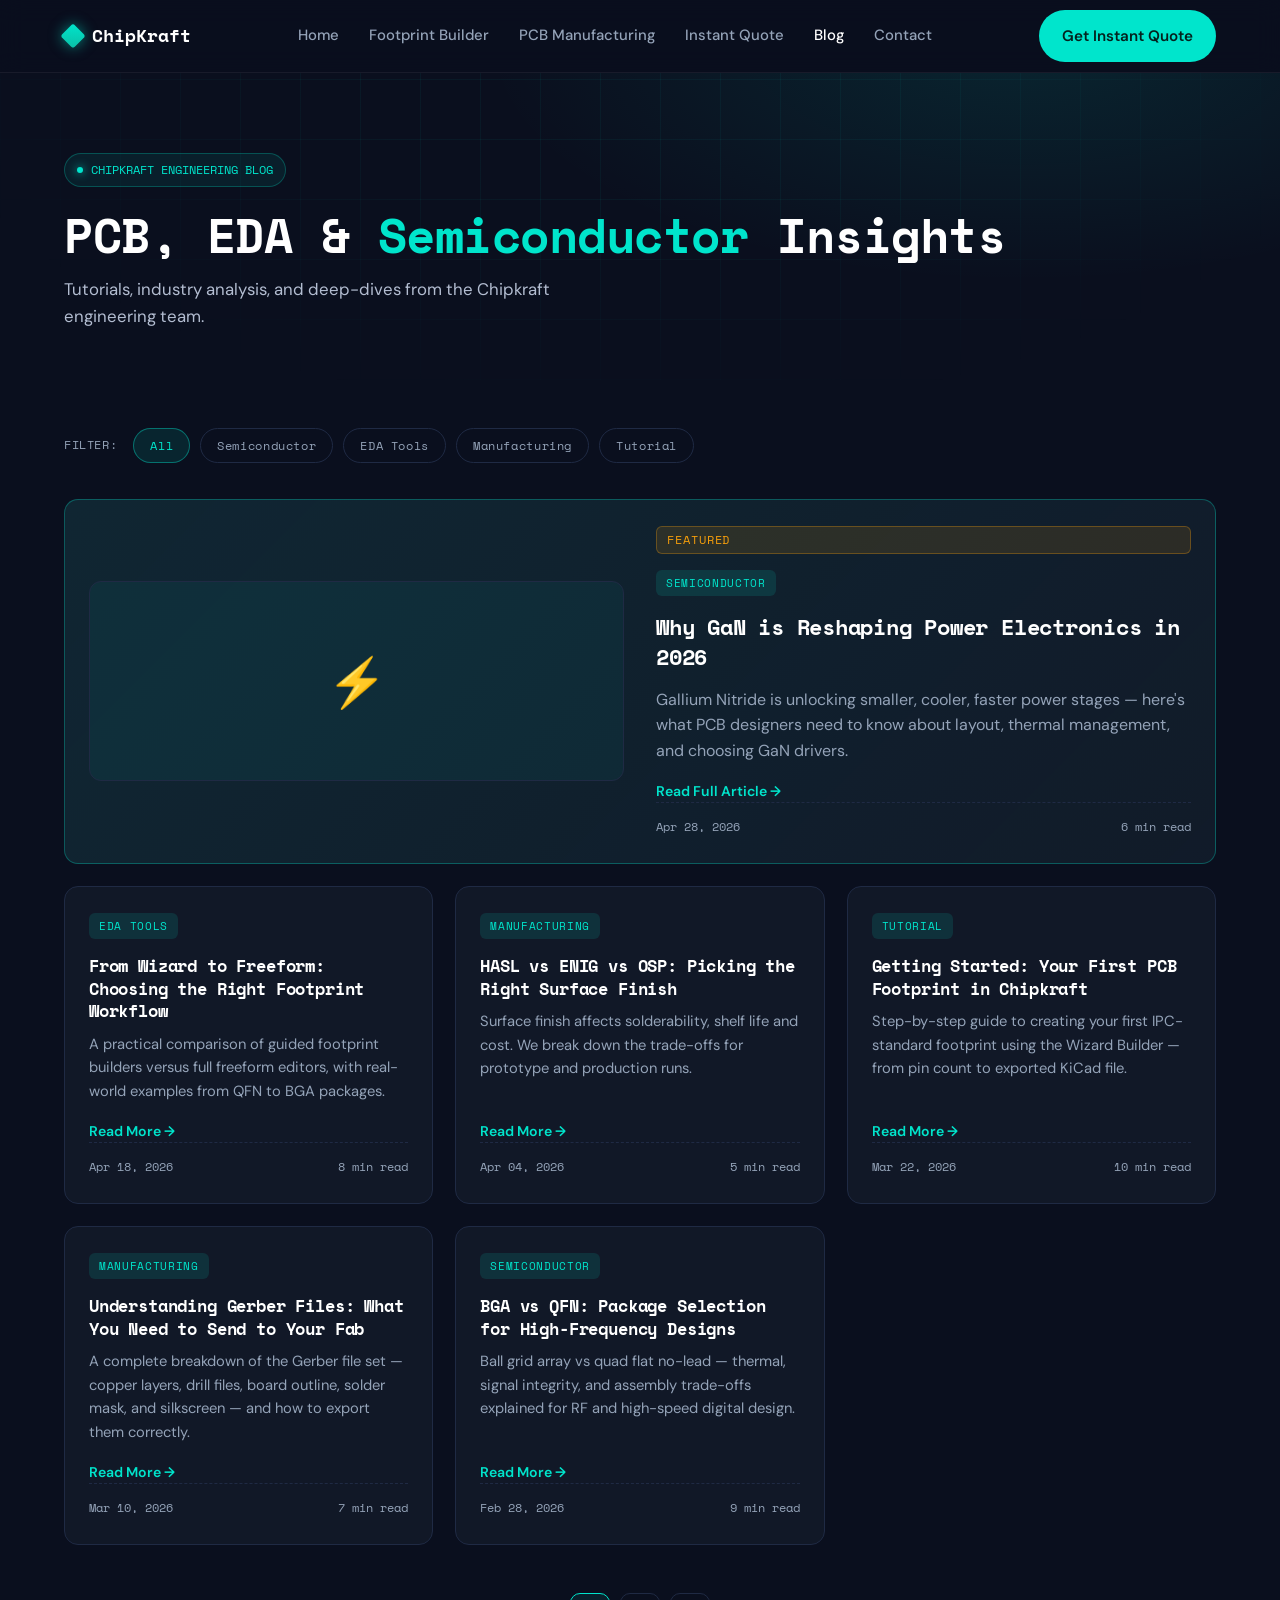
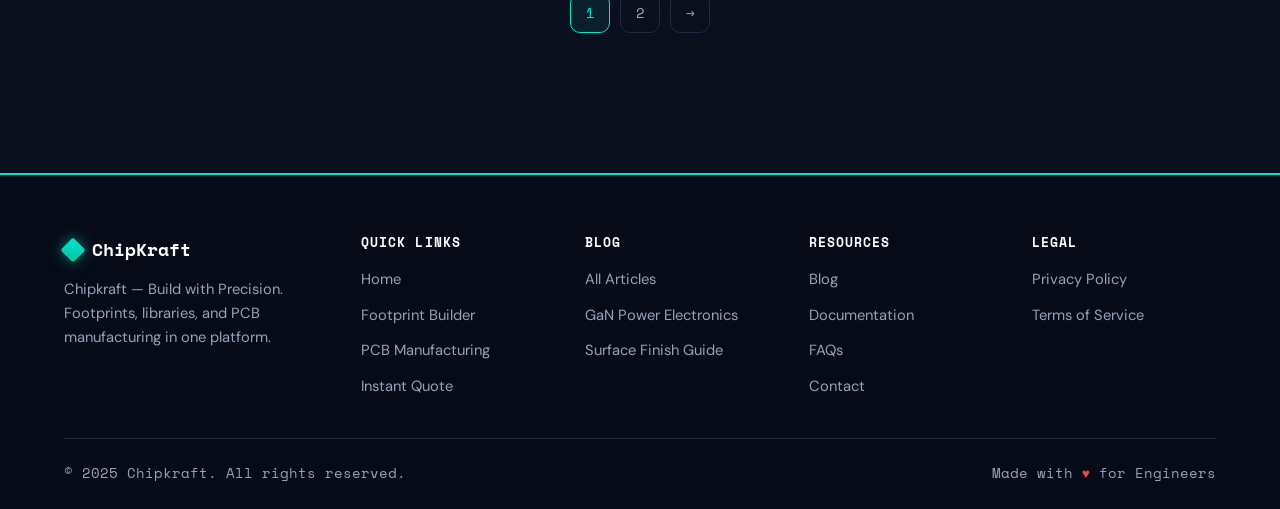
==== blog/index.html @ 32a07a82 "Add files via upload" ====
<!DOCTYPE html>
<html lang="en">
<head>
<meta charset="UTF-8"/>
<meta name="viewport" content="width=device-width,initial-scale=1"/>
<title>Blog — ChipKraft</title>
<meta name="description" content="Insights, tutorials and industry analysis from the Chipkraft engineering team."/>
<link rel="preconnect" href="https://fonts.googleapis.com"/>
<link rel="preconnect" href="https://fonts.gstatic.com" crossorigin/>
<link href="https://fonts.googleapis.com/css2?family=Space+Mono:wght@400;700&family=DM+Sans:wght@400;500;600;700&display=swap" rel="stylesheet"/>
<link rel="stylesheet" href="../assets/shared.css"/>
<style>
.blog-hero{
  padding:80px 0 50px;
  background:radial-gradient(900px 400px at 80% -10%,rgba(0,229,204,.10),transparent 60%),var(--bg);
  position:relative;overflow:hidden;
}
.blog-hero::before{
  content:"";position:absolute;inset:0;pointer-events:none;
  background-image:repeating-linear-gradient(0deg,rgba(0,229,204,.05) 0 1px,transparent 1px 60px),repeating-linear-gradient(90deg,rgba(0,229,204,.05) 0 1px,transparent 1px 60px);
  mask-image:radial-gradient(ellipse at 50% 0%,#000 30%,transparent 80%);
  -webkit-mask-image:radial-gradient(ellipse at 50% 0%,#000 30%,transparent 80%);
}
.blog-hero-inner{position:relative;z-index:1}
.eyebrow{display:inline-flex;align-items:center;gap:8px;font-family:var(--font-mono);font-size:.78rem;color:var(--accent);padding:6px 12px;border-radius:999px;background:rgba(0,229,204,.08);border:1px solid rgba(0,229,204,.25);margin-bottom:20px;}
.eyebrow .dot{width:6px;height:6px;border-radius:50%;background:var(--accent);box-shadow:0 0 10px var(--accent)}
.blog-hero h1 span{color:var(--accent)}
.blog-hero p.lead{font-size:1.05rem;max-width:560px;margin-top:14px;color:#b3bdd1}

/* Filter bar */
.filter-bar{display:flex;flex-wrap:wrap;gap:10px;margin:48px 0 36px;align-items:center;}
.filter-btn{font-family:var(--font-mono);font-size:.78rem;letter-spacing:.05em;padding:7px 16px;border-radius:999px;border:1px solid var(--border);color:var(--text-muted);background:transparent;cursor:pointer;transition:all .2s;}
.filter-btn:hover,.filter-btn.active{background:rgba(0,229,204,.1);border-color:rgba(0,229,204,.4);color:var(--accent);}
.filter-label{font-family:var(--font-mono);font-size:.78rem;color:var(--text-muted);letter-spacing:.05em;margin-right:6px;}

/* Blog grid */
.blog-grid{display:grid;grid-template-columns:repeat(3,1fr);gap:22px;margin-bottom:48px}
.blog-card{
  background:var(--surface);border:1px solid var(--border);border-radius:var(--radius);
  padding:26px 24px;transition:transform .25s,box-shadow .25s,border-color .25s;
  display:flex;flex-direction:column;
}
.blog-card:hover{transform:translateY(-4px);box-shadow:0 14px 40px -18px rgba(0,229,204,.35);border-color:rgba(0,229,204,.3)}
.blog-card h3{font-size:1.05rem;margin-bottom:10px;line-height:1.35}
.blog-card .excerpt{font-size:.92rem;margin-bottom:16px;flex:1}
.blog-meta{font-size:.78rem;color:var(--text-muted);font-family:var(--font-mono);margin-top:auto;padding-top:14px;border-top:1px dashed var(--border);display:flex;justify-content:space-between;align-items:center}
.read-more{color:var(--accent);font-weight:600;font-size:.88rem;display:inline-flex;align-items:center;gap:4px;transition:gap .2s}
.read-more:hover{gap:8px}

/* Featured post (first post wider) */
.blog-card.featured{grid-column:span 3;display:grid;grid-template-columns:1fr 1fr;gap:32px;align-items:center;background:linear-gradient(135deg,rgba(0,229,204,.07),rgba(0,229,204,.01)),var(--surface);border-color:rgba(0,229,204,.3);}
.blog-card.featured .card-content{display:flex;flex-direction:column;height:100%}
.blog-card.featured h3{font-size:1.4rem;margin-bottom:14px}
.blog-card.featured .excerpt{font-size:1rem}
.featured-label{font-family:var(--font-mono);font-size:.72rem;letter-spacing:.08em;color:var(--amber);background:rgba(245,158,11,.12);border:1px solid rgba(245,158,11,.3);padding:4px 10px;border-radius:6px;display:inline-block;margin-bottom:16px;}
.featured-visual{background:rgba(0,229,204,.05);border:1px solid var(--border);border-radius:12px;height:200px;display:flex;align-items:center;justify-content:center;font-family:var(--font-mono);color:var(--accent);font-size:3rem;}

/* No-JS fallback: all cards visible */
.blog-card{display:flex}
.blog-card[data-cat].hidden{display:none}

.pagination{display:flex;gap:10px;justify-content:center;margin-top:8px}
.pagination a{width:40px;height:40px;border-radius:10px;border:1px solid var(--border);display:flex;align-items:center;justify-content:center;font-family:var(--font-mono);font-size:.88rem;color:var(--text-muted);transition:all .2s;}
.pagination a:hover,.pagination a.active{border-color:var(--accent);color:var(--accent);background:rgba(0,229,204,.08);}

@media(max-width:900px){
  .blog-grid{grid-template-columns:1fr 1fr}
  .blog-card.featured{grid-column:span 2;grid-template-columns:1fr}
  .featured-visual{display:none}
}
@media(max-width:600px){
  .blog-grid{grid-template-columns:1fr}
  .blog-card.featured{grid-column:span 1}
}
</style>
</head>
<body>

<!-- NAV -->
<header class="nav" id="nav">
  <div class="container nav-inner">
    <a class="logo" href="../index.html"><span class="diamond"></span> ChipKraft</a>
    <nav class="nav-links">
      <a href="../index.html">Home</a>
      <a href="../index.html#builder">Footprint Builder</a>
      <a href="../index.html#manufacturing">PCB Manufacturing</a>
      <a href="../index.html#quote">Instant Quote</a>
      <a href="index.html" class="active">Blog</a>
      <a href="../index.html#contact">Contact</a>
    </nav>
    <div class="nav-cta">
      <a href="../index.html#quote" class="btn btn-primary">Get Instant Quote</a>
      <button class="hamburger" id="hamburger" aria-label="Menu"><span></span></button>
    </div>
  </div>
</header>

<!-- BLOG HERO -->
<section class="blog-hero">
  <div class="container blog-hero-inner">
    <span class="eyebrow"><span class="dot"></span> CHIPKRAFT ENGINEERING BLOG</span>
    <h1>PCB, EDA &amp; <span>Semiconductor</span> Insights</h1>
    <p class="lead">Tutorials, industry analysis, and deep-dives from the Chipkraft engineering team.</p>
  </div>
</section>

<!-- MAIN CONTENT -->
<main style="padding:0 0 80px">
  <div class="container">

    <!-- Filter Bar -->
    <div class="filter-bar">
      <span class="filter-label">FILTER:</span>
      <button class="filter-btn active" data-filter="all">All</button>
      <button class="filter-btn" data-filter="Semiconductor">Semiconductor</button>
      <button class="filter-btn" data-filter="EDA Tools">EDA Tools</button>
      <button class="filter-btn" data-filter="Manufacturing">Manufacturing</button>
      <button class="filter-btn" data-filter="Tutorial">Tutorial</button>
    </div>

    <!-- Blog Grid -->
    <!-- =====================================================================
         HOW TO ADD A NEW BLOG POST:
         1. Create a new .html file in blog/posts/ (copy template-post.html)
         2. Add a new <article> block below following the pattern
         3. Set data-cat to one of: Semiconductor | EDA Tools | Manufacturing | Tutorial
         4. Update the href to point to your new file
         ===================================================================== -->
    <div class="blog-grid" id="blogGrid">

      <!-- FEATURED POST -->
      <article class="blog-card featured reveal" data-cat="Semiconductor">
        <div class="featured-visual">⚡</div>
        <div class="card-content">
          <span class="featured-label">FEATURED</span>
          <span class="cat-badge">Semiconductor</span>
          <h3>Why GaN is Reshaping Power Electronics in 2026</h3>
          <p class="excerpt">Gallium Nitride is unlocking smaller, cooler, faster power stages — here's what PCB designers need to know about layout, thermal management, and choosing GaN drivers.</p>
          <a href="posts/gan-power-electronics.html" class="read-more">Read Full Article →</a>
          <div class="blog-meta"><span>Apr 28, 2026</span><span>6 min read</span></div>
        </div>
      </article>

      <!-- POST 2 -->
      <article class="blog-card reveal" data-cat="EDA Tools">
        <span class="cat-badge">EDA Tools</span>
        <h3>From Wizard to Freeform: Choosing the Right Footprint Workflow</h3>
        <p class="excerpt">A practical comparison of guided footprint builders versus full freeform editors, with real-world examples from QFN to BGA packages.</p>
        <a href="posts/wizard-vs-freeform.html" class="read-more">Read More →</a>
        <div class="blog-meta"><span>Apr 18, 2026</span><span>8 min read</span></div>
      </article>

      <!-- POST 3 -->
      <article class="blog-card reveal" data-cat="Manufacturing">
        <span class="cat-badge">Manufacturing</span>
        <h3>HASL vs ENIG vs OSP: Picking the Right Surface Finish</h3>
        <p class="excerpt">Surface finish affects solderability, shelf life and cost. We break down the trade-offs for prototype and production runs.</p>
        <a href="posts/surface-finish-guide.html" class="read-more">Read More →</a>
        <div class="blog-meta"><span>Apr 04, 2026</span><span>5 min read</span></div>
      </article>

      <!-- POST 4 -->
      <article class="blog-card reveal" data-cat="Tutorial">
        <span class="cat-badge">Tutorial</span>
        <h3>Getting Started: Your First PCB Footprint in Chipkraft</h3>
        <p class="excerpt">Step-by-step guide to creating your first IPC-standard footprint using the Wizard Builder — from pin count to exported KiCad file.</p>
        <a href="posts/first-footprint-tutorial.html" class="read-more">Read More →</a>
        <div class="blog-meta"><span>Mar 22, 2026</span><span>10 min read</span></div>
      </article>

      <!-- POST 5 -->
      <article class="blog-card reveal" data-cat="Manufacturing">
        <span class="cat-badge">Manufacturing</span>
        <h3>Understanding Gerber Files: What You Need to Send to Your Fab</h3>
        <p class="excerpt">A complete breakdown of the Gerber file set — copper layers, drill files, board outline, solder mask, and silkscreen — and how to export them correctly.</p>
        <a href="posts/gerber-files-guide.html" class="read-more">Read More →</a>
        <div class="blog-meta"><span>Mar 10, 2026</span><span>7 min read</span></div>
      </article>

      <!-- POST 6 -->
      <article class="blog-card reveal" data-cat="Semiconductor">
        <span class="cat-badge">Semiconductor</span>
        <h3>BGA vs QFN: Package Selection for High-Frequency Designs</h3>
        <p class="excerpt">Ball grid array vs quad flat no-lead — thermal, signal integrity, and assembly trade-offs explained for RF and high-speed digital design.</p>
        <a href="posts/bga-vs-qfn.html" class="read-more">Read More →</a>
        <div class="blog-meta"><span>Feb 28, 2026</span><span>9 min read</span></div>
      </article>

    </div><!-- /blog-grid -->

    <!-- Pagination (add more pages as your blog grows) -->
    <div class="pagination">
      <a href="#" class="active">1</a>
      <a href="#">2</a>
      <a href="#">→</a>
    </div>

  </div>
</main>

<!-- FOOTER -->
<footer>
  <div class="container">
    <div class="footer-grid">
      <div class="footer-brand">
        <a class="logo" href="../index.html"><span class="diamond"></span> ChipKraft</a>
        <p>Chipkraft — Build with Precision. Footprints, libraries, and PCB manufacturing in one platform.</p>
      </div>
      <div class="footer-col">
        <h4>Quick Links</h4>
        <ul><li><a href="../index.html">Home</a></li><li><a href="../index.html#builder">Footprint Builder</a></li><li><a href="../index.html#manufacturing">PCB Manufacturing</a></li><li><a href="../index.html#quote">Instant Quote</a></li></ul>
      </div>
      <div class="footer-col">
        <h4>Blog</h4>
        <ul><li><a href="index.html">All Articles</a></li><li><a href="posts/gan-power-electronics.html">GaN Power Electronics</a></li><li><a href="posts/surface-finish-guide.html">Surface Finish Guide</a></li></ul>
      </div>
      <div class="footer-col">
        <h4>Resources</h4>
        <ul><li><a href="index.html">Blog</a></li><li><a href="#">Documentation</a></li><li><a href="#">FAQs</a></li><li><a href="../index.html#contact">Contact</a></li></ul>
      </div>
      <div class="footer-col">
        <h4>Legal</h4>
        <ul><li><a href="#">Privacy Policy</a></li><li><a href="#">Terms of Service</a></li></ul>
      </div>
    </div>
    <div class="footer-bottom">
      <span>© 2025 Chipkraft. All rights reserved.</span>
      <span>Made with <span class="heart">♥</span> for Engineers</span>
    </div>
  </div>
</footer>

<script>
// Hamburger
const nav = document.getElementById('nav');
document.getElementById('hamburger').addEventListener('click', () => nav.classList.toggle('open'));
document.querySelectorAll('.nav-links a').forEach(a => a.addEventListener('click', () => nav.classList.remove('open')));

// Category filter
document.querySelectorAll('.filter-btn').forEach(btn => {
  btn.addEventListener('click', () => {
    document.querySelectorAll('.filter-btn').forEach(b => b.classList.remove('active'));
    btn.classList.add('active');
    const cat = btn.dataset.filter;
    document.querySelectorAll('.blog-card').forEach(card => {
      if (cat === 'all' || card.dataset.cat === cat) {
        card.classList.remove('hidden');
      } else {
        card.classList.add('hidden');
      }
    });
  });
});

// Reveal on scroll
const obs = new IntersectionObserver((entries) => {
  entries.forEach(e => { if (e.isIntersecting) { e.target.classList.add('visible'); obs.unobserve(e.target); } });
}, { threshold: 0.1 });
document.querySelectorAll('.reveal').forEach(el => obs.observe(el));
</script>
</body>
</html>
---- assets/shared.css ----
/* ===== ChipKraft Shared Styles ===== */
:root{
  --bg:#0A0F1E;--bg-2:#0E1426;--surface:#111827;--surface-2:#151d33;
  --border:#1f2a44;--border-2:#243150;--text:#E8EDF5;--text-muted:#94a3b8;
  --heading:#ffffff;--accent:#00E5CC;--accent-2:#00b8a5;--amber:#F59E0B;
  --danger:#ef4444;--radius:14px;--radius-sm:10px;--maxw:1200px;
  --font-mono:'Space Mono',ui-monospace,SFMono-Regular,Menlo,monospace;
  --font-sans:'DM Sans',system-ui,-apple-system,Segoe UI,Roboto,sans-serif;
}
*{box-sizing:border-box;margin:0;padding:0}
html{scroll-behavior:smooth;-webkit-text-size-adjust:100%}
body{font-family:var(--font-sans);background:var(--bg);color:var(--text);line-height:1.6;overflow-x:hidden;-webkit-font-smoothing:antialiased;}
img,svg{display:block;max-width:100%}
a{color:inherit;text-decoration:none}
button{font-family:inherit;cursor:pointer;border:none;background:none;color:inherit}
h1,h2,h3,h4{font-family:var(--font-mono);color:var(--heading);letter-spacing:-.01em;line-height:1.15}
h1{font-size:clamp(1.8rem,4vw,3rem);font-weight:700}
h2{font-size:clamp(1.4rem,2.6vw,2.1rem);font-weight:700}
h3{font-size:1.1rem;font-weight:700}
p{color:var(--text-muted)}
.container{max-width:var(--maxw);margin:0 auto;padding:0 24px}

/* Buttons */
.btn{display:inline-flex;align-items:center;gap:8px;padding:13px 22px;border-radius:999px;font-weight:600;font-size:.95rem;transition:all .25s ease;white-space:nowrap;border:1px solid transparent;}
.btn .arrow{transition:transform .25s ease}
.btn:hover .arrow{transform:translateX(4px)}
.btn-primary{background:var(--accent);color:#04221e;}
.btn-primary:hover{background:#1ff0d8;box-shadow:0 0 30px rgba(0,229,204,.55),0 0 0 4px rgba(0,229,204,.15);transform:translateY(-1px);}
.btn-ghost{background:transparent;color:var(--accent);border:1px solid rgba(0,229,204,.45);}
.btn-ghost:hover{background:rgba(0,229,204,.08);border-color:var(--accent);box-shadow:0 0 22px rgba(0,229,204,.25);}

/* Navbar */
.nav{position:sticky;top:0;z-index:1000;backdrop-filter:blur(12px);-webkit-backdrop-filter:blur(12px);background:rgba(10,15,30,.72);border-bottom:1px solid rgba(255,255,255,.06);}
.nav-inner{display:flex;align-items:center;justify-content:space-between;height:72px}
.logo{display:flex;align-items:center;gap:10px;font-family:var(--font-mono);font-weight:700;color:#fff;font-size:1.15rem}
.logo .diamond{width:18px;height:18px;display:inline-block;transform:rotate(45deg);background:linear-gradient(135deg,var(--accent),#0bbfa6);border-radius:3px;box-shadow:0 0 14px rgba(0,229,204,.55);}
.nav-links{display:flex;align-items:center;gap:30px}
.nav-links a{color:var(--text-muted);font-size:.93rem;font-weight:500;transition:color .2s}
.nav-links a:hover,.nav-links a.active{color:#fff}
.nav-cta{display:flex;align-items:center;gap:14px}
.hamburger{display:none;width:42px;height:42px;border:1px solid var(--border);border-radius:10px;align-items:center;justify-content:center}
.hamburger span{width:18px;height:2px;background:#fff;position:relative;display:block}
.hamburger span::before,.hamburger span::after{content:"";position:absolute;width:18px;height:2px;background:#fff;left:0;transition:transform .25s}
.hamburger span::before{top:-6px}
.hamburger span::after{top:6px}
.nav.open .hamburger span{background:transparent}
.nav.open .hamburger span::before{transform:translateY(6px) rotate(45deg)}
.nav.open .hamburger span::after{transform:translateY(-6px) rotate(-45deg)}

/* Footer */
footer{background:#070b18;border-top:2px solid var(--accent);padding:60px 0 24px;margin-top:60px}
.footer-grid{display:grid;grid-template-columns:1.4fr repeat(4,1fr);gap:40px;margin-bottom:40px}
.footer-brand p{font-size:.92rem;margin-top:14px;max-width:280px}
.footer-col h4{font-family:var(--font-mono);color:#fff;font-size:.82rem;letter-spacing:.08em;text-transform:uppercase;margin-bottom:16px}
.footer-col ul{list-style:none;display:flex;flex-direction:column;gap:10px}
.footer-col a{color:var(--text-muted);font-size:.92rem;transition:color .2s}
.footer-col a:hover{color:var(--accent)}
.footer-bottom{display:flex;justify-content:space-between;align-items:center;padding-top:24px;border-top:1px solid var(--border);font-size:.85rem;color:var(--text-muted);font-family:var(--font-mono)}
.footer-bottom .heart{color:#ef4444}
.cat-badge{display:inline-block;font-family:var(--font-mono);font-size:.7rem;letter-spacing:.06em;padding:4px 10px;border-radius:6px;background:rgba(0,229,204,.12);color:var(--accent);margin-bottom:16px;align-self:flex-start;text-transform:uppercase;}
.reveal{opacity:0;transform:translateY(20px);transition:opacity .7s ease,transform .7s ease}
.reveal.visible{opacity:1;transform:none}

@media(max-width:760px){
  .nav-links,.nav-cta .btn{display:none}
  .hamburger{display:flex}
  .nav.open .nav-links{display:flex;flex-direction:column;gap:16px;position:absolute;top:72px;left:0;right:0;background:rgba(10,15,30,.96);backdrop-filter:blur(12px);padding:24px;border-bottom:1px solid var(--border);}
  .nav.open .nav-cta .btn{display:inline-flex;margin-top:6px}
  .footer-grid{grid-template-columns:1fr 1fr}
  .footer-bottom{flex-direction:column;gap:10px;text-align:center}
}
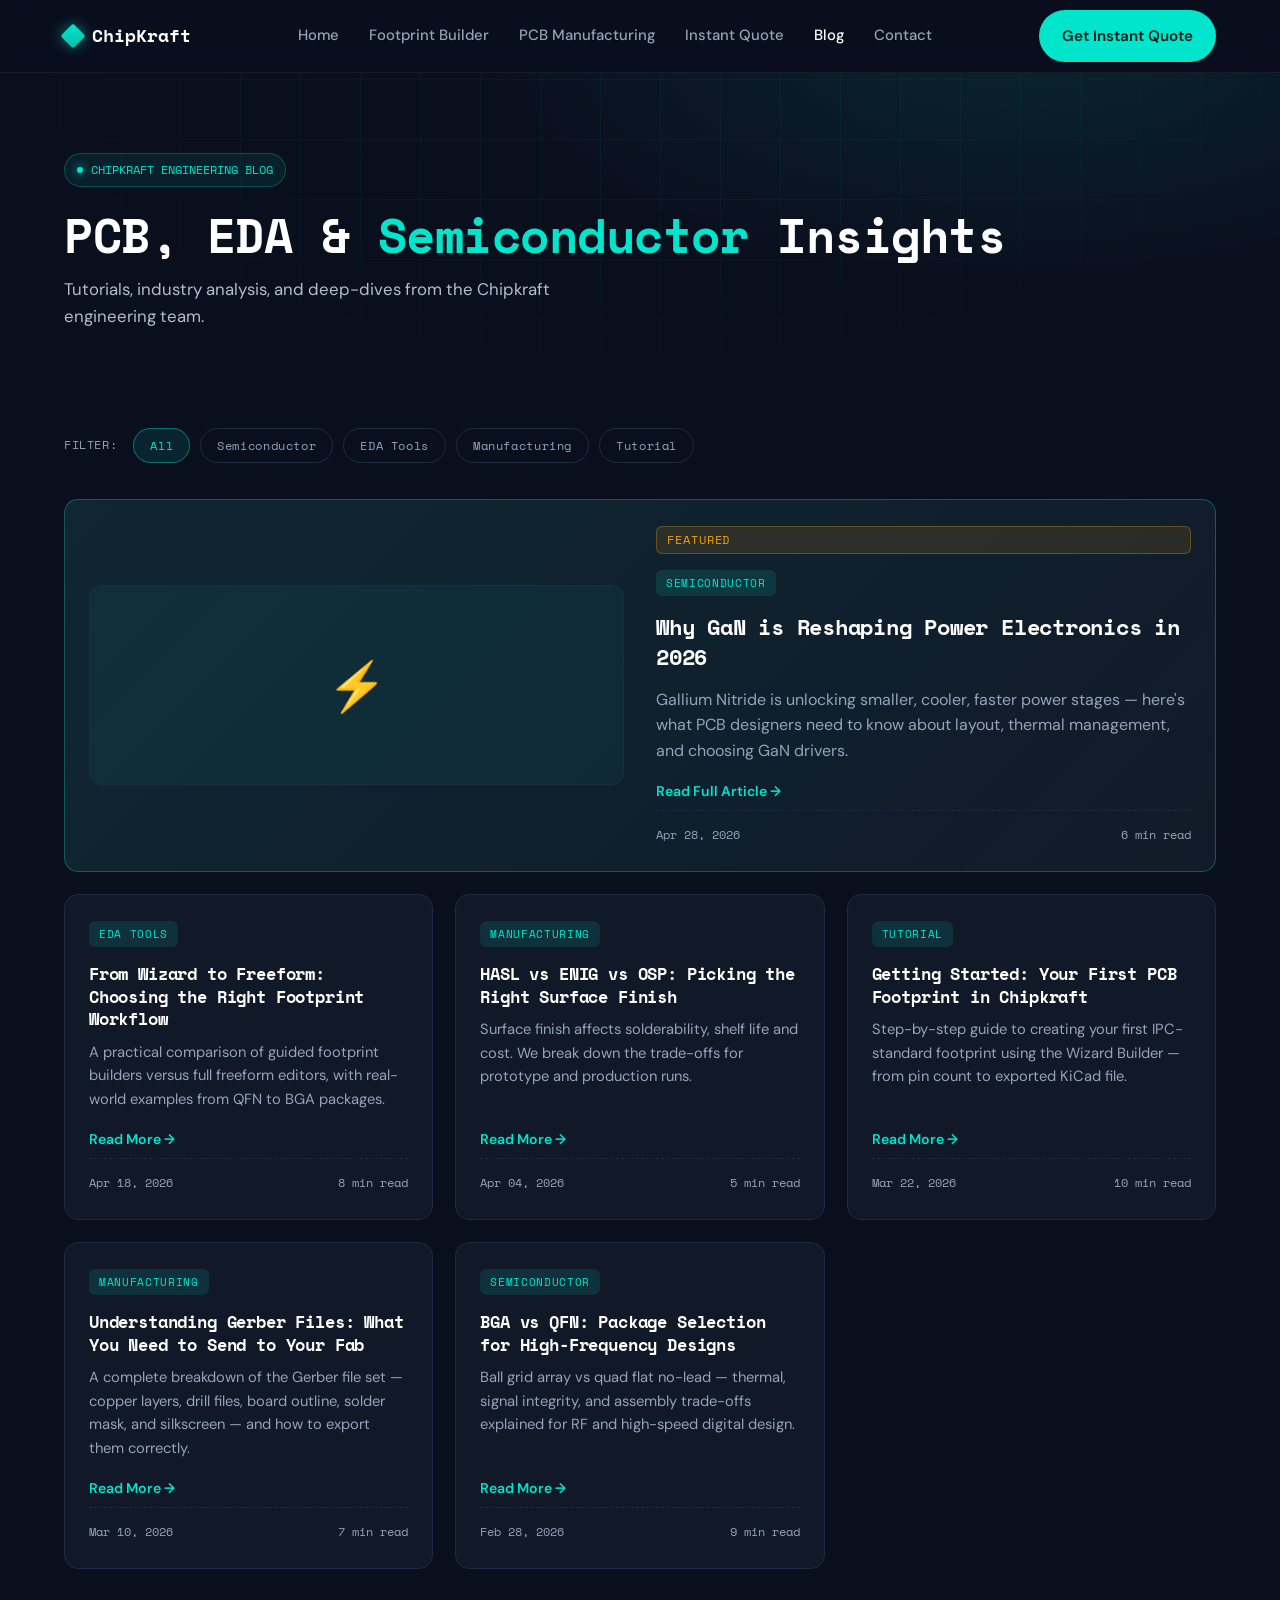
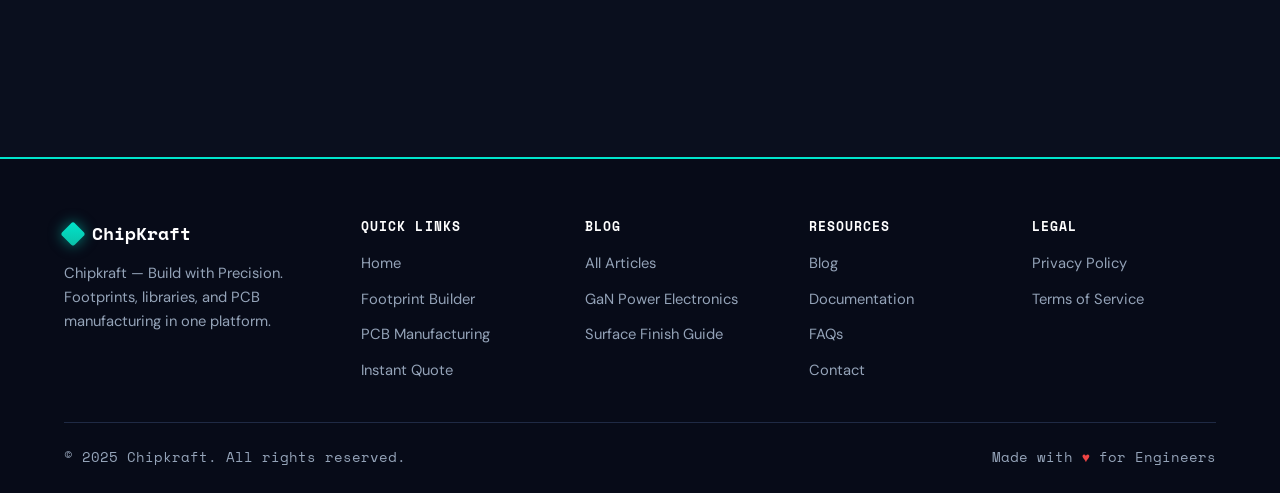
==== commit c2a850fe: "Update index.html" ====
--- a/blog/index.html
+++ b/blog/index.html
@@ -35,30 +35,55 @@
 
 /* Blog grid */
 .blog-grid{display:grid;grid-template-columns:repeat(3,1fr);gap:22px;margin-bottom:48px}
+
+/* Cards — start hidden, JS adds .visible to animate in */
 .blog-card{
   background:var(--surface);border:1px solid var(--border);border-radius:var(--radius);
-  padding:26px 24px;transition:transform .25s,box-shadow .25s,border-color .25s;
+  padding:26px 24px;
   display:flex;flex-direction:column;
-}
-.blog-card:hover{transform:translateY(-4px);box-shadow:0 14px 40px -18px rgba(0,229,204,.35);border-color:rgba(0,229,204,.3)}
-.blog-card h3{font-size:1.05rem;margin-bottom:10px;line-height:1.35}
-.blog-card .excerpt{font-size:.92rem;margin-bottom:16px;flex:1}
+  opacity:0;transform:translateY(20px);
+  transition:opacity .6s ease, transform .6s ease, box-shadow .25s, border-color .25s;
+}
+.blog-card.visible{opacity:1;transform:none;}
+.blog-card:hover{transform:translateY(-4px) !important;box-shadow:0 14px 40px -18px rgba(0,229,204,.35);border-color:rgba(0,229,204,.3)}
+.blog-card h3{font-size:1.05rem;margin-bottom:10px;line-height:1.35;color:var(--heading);font-family:var(--font-mono);}
+.blog-card .excerpt{font-size:.92rem;margin-bottom:16px;flex:1;color:var(--text-muted)}
 .blog-meta{font-size:.78rem;color:var(--text-muted);font-family:var(--font-mono);margin-top:auto;padding-top:14px;border-top:1px dashed var(--border);display:flex;justify-content:space-between;align-items:center}
-.read-more{color:var(--accent);font-weight:600;font-size:.88rem;display:inline-flex;align-items:center;gap:4px;transition:gap .2s}
+.read-more{color:var(--accent);font-weight:600;font-size:.88rem;display:inline-flex;align-items:center;gap:4px;transition:gap .2s;margin-bottom:8px;}
 .read-more:hover{gap:8px}
-
-/* Featured post (first post wider) */
-.blog-card.featured{grid-column:span 3;display:grid;grid-template-columns:1fr 1fr;gap:32px;align-items:center;background:linear-gradient(135deg,rgba(0,229,204,.07),rgba(0,229,204,.01)),var(--surface);border-color:rgba(0,229,204,.3);}
+.blog-card[data-cat].hidden{display:none !important}
+
+/* Featured card */
+.blog-card.featured{
+  grid-column:span 3;
+  display:grid;grid-template-columns:1fr 1fr;gap:32px;align-items:center;
+  background:linear-gradient(135deg,rgba(0,229,204,.07),rgba(0,229,204,.01)),var(--surface);
+  border-color:rgba(0,229,204,.3);
+}
 .blog-card.featured .card-content{display:flex;flex-direction:column;height:100%}
 .blog-card.featured h3{font-size:1.4rem;margin-bottom:14px}
 .blog-card.featured .excerpt{font-size:1rem}
-.featured-label{font-family:var(--font-mono);font-size:.72rem;letter-spacing:.08em;color:var(--amber);background:rgba(245,158,11,.12);border:1px solid rgba(245,158,11,.3);padding:4px 10px;border-radius:6px;display:inline-block;margin-bottom:16px;}
-.featured-visual{background:rgba(0,229,204,.05);border:1px solid var(--border);border-radius:12px;height:200px;display:flex;align-items:center;justify-content:center;font-family:var(--font-mono);color:var(--accent);font-size:3rem;}
-
-/* No-JS fallback: all cards visible */
-.blog-card{display:flex}
-.blog-card[data-cat].hidden{display:none}
-
+.featured-label{
+  font-family:var(--font-mono);font-size:.72rem;letter-spacing:.08em;
+  color:var(--amber);background:rgba(245,158,11,.12);border:1px solid rgba(245,158,11,.3);
+  padding:4px 10px;border-radius:6px;display:inline-block;margin-bottom:16px;
+}
+.featured-visual{
+  background:rgba(0,229,204,.05);border:1px solid var(--border);border-radius:12px;
+  height:200px;display:flex;align-items:center;justify-content:center;
+  font-family:var(--font-mono);color:var(--accent);font-size:3rem;
+}
+
+/* Loading skeletons */
+.skeleton-card{background:var(--surface);border:1px solid var(--border);border-radius:var(--radius);padding:26px 24px;display:flex;flex-direction:column;gap:14px;}
+.skeleton-line{border-radius:6px;background:linear-gradient(90deg,var(--border) 25%,var(--border-2) 50%,var(--border) 75%);background-size:200% 100%;animation:shimmer 1.4s infinite;}
+@keyframes shimmer{0%{background-position:200% 0}100%{background-position:-200% 0}}
+
+/* Empty state */
+.empty-state{grid-column:span 3;text-align:center;padding:60px 20px;color:var(--text-muted);font-family:var(--font-mono);font-size:.9rem;}
+.empty-state .icon{font-size:2.5rem;margin-bottom:14px;opacity:.5}
+
+/* Pagination */
 .pagination{display:flex;gap:10px;justify-content:center;margin-top:8px}
 .pagination a{width:40px;height:40px;border-radius:10px;border:1px solid var(--border);display:flex;align-items:center;justify-content:center;font-family:var(--font-mono);font-size:.88rem;color:var(--text-muted);transition:all .2s;}
 .pagination a:hover,.pagination a.active{border-color:var(--accent);color:var(--accent);background:rgba(0,229,204,.08);}
@@ -67,10 +92,12 @@
   .blog-grid{grid-template-columns:1fr 1fr}
   .blog-card.featured{grid-column:span 2;grid-template-columns:1fr}
   .featured-visual{display:none}
+  .empty-state{grid-column:span 2}
 }
 @media(max-width:600px){
   .blog-grid{grid-template-columns:1fr}
   .blog-card.featured{grid-column:span 1}
+  .empty-state{grid-column:span 1}
 }
 </style>
 </head>
@@ -118,81 +145,35 @@
       <button class="filter-btn" data-filter="Tutorial">Tutorial</button>
     </div>
 
-    <!-- Blog Grid -->
-    <!-- =====================================================================
-         HOW TO ADD A NEW BLOG POST:
-         1. Create a new .html file in blog/posts/ (copy template-post.html)
-         2. Add a new <article> block below following the pattern
-         3. Set data-cat to one of: Semiconductor | EDA Tools | Manufacturing | Tutorial
-         4. Update the href to point to your new file
-         ===================================================================== -->
+    <!-- Blog Grid — powered by posts.json -->
     <div class="blog-grid" id="blogGrid">
-
-      <!-- FEATURED POST -->
-      <article class="blog-card featured reveal" data-cat="Semiconductor">
-        <div class="featured-visual">⚡</div>
-        <div class="card-content">
-          <span class="featured-label">FEATURED</span>
-          <span class="cat-badge">Semiconductor</span>
-          <h3>Why GaN is Reshaping Power Electronics in 2026</h3>
-          <p class="excerpt">Gallium Nitride is unlocking smaller, cooler, faster power stages — here's what PCB designers need to know about layout, thermal management, and choosing GaN drivers.</p>
-          <a href="posts/gan-power-electronics.html" class="read-more">Read Full Article →</a>
-          <div class="blog-meta"><span>Apr 28, 2026</span><span>6 min read</span></div>
-        </div>
-      </article>
-
-      <!-- POST 2 -->
-      <article class="blog-card reveal" data-cat="EDA Tools">
-        <span class="cat-badge">EDA Tools</span>
-        <h3>From Wizard to Freeform: Choosing the Right Footprint Workflow</h3>
-        <p class="excerpt">A practical comparison of guided footprint builders versus full freeform editors, with real-world examples from QFN to BGA packages.</p>
-        <a href="posts/wizard-vs-freeform.html" class="read-more">Read More →</a>
-        <div class="blog-meta"><span>Apr 18, 2026</span><span>8 min read</span></div>
-      </article>
-
-      <!-- POST 3 -->
-      <article class="blog-card reveal" data-cat="Manufacturing">
-        <span class="cat-badge">Manufacturing</span>
-        <h3>HASL vs ENIG vs OSP: Picking the Right Surface Finish</h3>
-        <p class="excerpt">Surface finish affects solderability, shelf life and cost. We break down the trade-offs for prototype and production runs.</p>
-        <a href="posts/surface-finish-guide.html" class="read-more">Read More →</a>
-        <div class="blog-meta"><span>Apr 04, 2026</span><span>5 min read</span></div>
-      </article>
-
-      <!-- POST 4 -->
-      <article class="blog-card reveal" data-cat="Tutorial">
-        <span class="cat-badge">Tutorial</span>
-        <h3>Getting Started: Your First PCB Footprint in Chipkraft</h3>
-        <p class="excerpt">Step-by-step guide to creating your first IPC-standard footprint using the Wizard Builder — from pin count to exported KiCad file.</p>
-        <a href="posts/first-footprint-tutorial.html" class="read-more">Read More →</a>
-        <div class="blog-meta"><span>Mar 22, 2026</span><span>10 min read</span></div>
-      </article>
-
-      <!-- POST 5 -->
-      <article class="blog-card reveal" data-cat="Manufacturing">
-        <span class="cat-badge">Manufacturing</span>
-        <h3>Understanding Gerber Files: What You Need to Send to Your Fab</h3>
-        <p class="excerpt">A complete breakdown of the Gerber file set — copper layers, drill files, board outline, solder mask, and silkscreen — and how to export them correctly.</p>
-        <a href="posts/gerber-files-guide.html" class="read-more">Read More →</a>
-        <div class="blog-meta"><span>Mar 10, 2026</span><span>7 min read</span></div>
-      </article>
-
-      <!-- POST 6 -->
-      <article class="blog-card reveal" data-cat="Semiconductor">
-        <span class="cat-badge">Semiconductor</span>
-        <h3>BGA vs QFN: Package Selection for High-Frequency Designs</h3>
-        <p class="excerpt">Ball grid array vs quad flat no-lead — thermal, signal integrity, and assembly trade-offs explained for RF and high-speed digital design.</p>
-        <a href="posts/bga-vs-qfn.html" class="read-more">Read More →</a>
-        <div class="blog-meta"><span>Feb 28, 2026</span><span>9 min read</span></div>
-      </article>
-
-    </div><!-- /blog-grid -->
-
-    <!-- Pagination (add more pages as your blog grows) -->
-    <div class="pagination">
+      <!-- Skeleton placeholders shown while JSON loads -->
+      <div class="skeleton-card">
+        <div class="skeleton-line" style="height:12px;width:40%"></div>
+        <div class="skeleton-line" style="height:20px;width:90%"></div>
+        <div class="skeleton-line" style="height:14px;width:85%"></div>
+        <div class="skeleton-line" style="height:14px;width:70%"></div>
+        <div class="skeleton-line" style="height:12px;width:50%;margin-top:8px"></div>
+      </div>
+      <div class="skeleton-card">
+        <div class="skeleton-line" style="height:12px;width:45%"></div>
+        <div class="skeleton-line" style="height:20px;width:88%"></div>
+        <div class="skeleton-line" style="height:14px;width:80%"></div>
+        <div class="skeleton-line" style="height:14px;width:65%"></div>
+        <div class="skeleton-line" style="height:12px;width:50%;margin-top:8px"></div>
+      </div>
+      <div class="skeleton-card">
+        <div class="skeleton-line" style="height:12px;width:35%"></div>
+        <div class="skeleton-line" style="height:20px;width:92%"></div>
+        <div class="skeleton-line" style="height:14px;width:78%"></div>
+        <div class="skeleton-line" style="height:14px;width:60%"></div>
+        <div class="skeleton-line" style="height:12px;width:50%;margin-top:8px"></div>
+      </div>
+    </div>
+
+    <!-- Pagination -->
+    <div class="pagination" id="pagination" style="display:none">
       <a href="#" class="active">1</a>
-      <a href="#">2</a>
-      <a href="#">→</a>
     </div>
 
   </div>
@@ -231,32 +212,115 @@
 </footer>
 
 <script>
-// Hamburger
+// ── Hamburger ──────────────────────────────────────────────────────────────
 const nav = document.getElementById('nav');
 document.getElementById('hamburger').addEventListener('click', () => nav.classList.toggle('open'));
 document.querySelectorAll('.nav-links a').forEach(a => a.addEventListener('click', () => nav.classList.remove('open')));
 
-// Category filter
+// ── State ──────────────────────────────────────────────────────────────────
+let allPosts = [];
+let activeFilter = 'all';
+
+// Icon shown in the featured card visual panel
+const catIcons = {
+  'Semiconductor' : '⚡',
+  'EDA Tools'     : '✦',
+  'Manufacturing' : '⚙',
+  'Tutorial'      : '📖',
+};
+
+// ── Build HTML for the featured (first) card ───────────────────────────────
+function buildFeaturedCard(post) {
+  const icon = catIcons[post.category] || '📄';
+  return `
+    <article class="blog-card featured" data-cat="${post.category}">
+      <div class="featured-visual">${icon}</div>
+      <div class="card-content">
+        <span class="featured-label">FEATURED</span>
+        <span class="cat-badge">${post.category}</span>
+        <h3>${post.title}</h3>
+        <p class="excerpt">${post.excerpt}</p>
+        <a href="${post.file}" class="read-more">Read Full Article →</a>
+        <div class="blog-meta">
+          <span>${post.date}</span><span>${post.readTime}</span>
+        </div>
+      </div>
+    </article>`;
+}
+
+// ── Build HTML for a regular card ─────────────────────────────────────────
+function buildCard(post) {
+  return `
+    <article class="blog-card" data-cat="${post.category}">
+      <span class="cat-badge">${post.category}</span>
+      <h3>${post.title}</h3>
+      <p class="excerpt">${post.excerpt}</p>
+      <a href="${post.file}" class="read-more">Read More →</a>
+      <div class="blog-meta">
+        <span>${post.date}</span><span>${post.readTime}</span>
+      </div>
+    </article>`;
+}
+
+// ── Render filtered posts into grid ───────────────────────────────────────
+function renderPosts(filter) {
+  const grid = document.getElementById('blogGrid');
+  const filtered = filter === 'all'
+    ? allPosts
+    : allPosts.filter(p => p.category === filter);
+
+  if (filtered.length === 0) {
+    grid.innerHTML = `
+      <div class="empty-state">
+        <div class="icon">🔍</div>
+        No posts in this category yet — check back soon!
+      </div>`;
+    document.getElementById('pagination').style.display = 'none';
+    return;
+  }
+
+  // First post = featured wide card, rest = regular cards
+  grid.innerHTML = filtered
+    .map((post, i) => i === 0 ? buildFeaturedCard(post) : buildCard(post))
+    .join('');
+
+  // Staggered fade-in animation for each card
+  grid.querySelectorAll('.blog-card').forEach((card, i) => {
+    setTimeout(() => card.classList.add('visible'), i * 90);
+  });
+
+  // Show pagination only when there are more than 6 posts
+  document.getElementById('pagination').style.display =
+    filtered.length > 6 ? 'flex' : 'none';
+}
+
+// ── Category filter buttons ────────────────────────────────────────────────
 document.querySelectorAll('.filter-btn').forEach(btn => {
   btn.addEventListener('click', () => {
     document.querySelectorAll('.filter-btn').forEach(b => b.classList.remove('active'));
     btn.classList.add('active');
-    const cat = btn.dataset.filter;
-    document.querySelectorAll('.blog-card').forEach(card => {
-      if (cat === 'all' || card.dataset.cat === cat) {
-        card.classList.remove('hidden');
-      } else {
-        card.classList.add('hidden');
-      }
-    });
+    activeFilter = btn.dataset.filter;
+    renderPosts(activeFilter);
   });
 });
 
-// Reveal on scroll
-const obs = new IntersectionObserver((entries) => {
-  entries.forEach(e => { if (e.isIntersecting) { e.target.classList.add('visible'); obs.unobserve(e.target); } });
-}, { threshold: 0.1 });
-document.querySelectorAll('.reveal').forEach(el => obs.observe(el));
+// ── Fetch posts.json and render ───────────────────────────────────────────
+fetch('posts.json')
+  .then(res => {
+    if (!res.ok) throw new Error('posts.json not found');
+    return res.json();
+  })
+  .then(posts => {
+    allPosts = posts;
+    renderPosts(activeFilter);
+  })
+  .catch(() => {
+    document.getElementById('blogGrid').innerHTML = `
+      <div class="empty-state">
+        <div class="icon">⚠️</div>
+        Could not load posts. Make sure <strong>blog/posts.json</strong> exists in your repository.
+      </div>`;
+  });
 </script>
 </body>
 </html>
